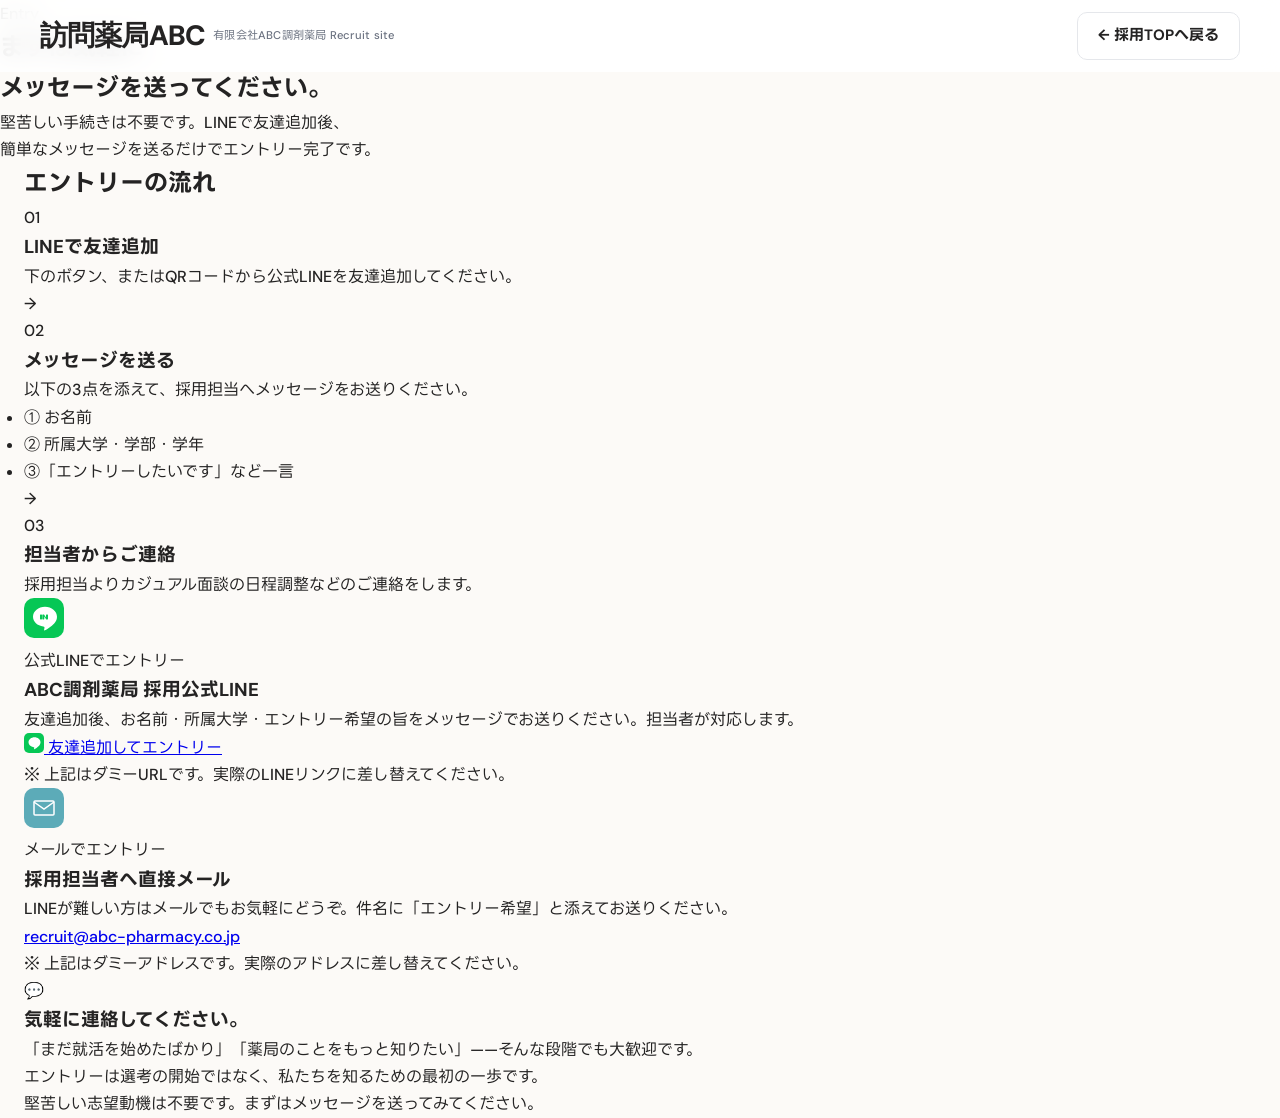
==== entry.html @ c34a3a5a "Create entry.html" ====
<!DOCTYPE html>
<html lang="ja">
<head>
  <meta charset="UTF-8">
  <meta name="viewport" content="width=device-width, initial-scale=1.0">
  <title>エントリー | ABC調剤薬局</title>
  <link rel="stylesheet" href="style.css">
  <link rel="stylesheet" href="entry.css">
  <link rel="preconnect" href="https://fonts.googleapis.com">
  <link rel="preconnect" href="https://fonts.gstatic.com" crossorigin>
  <link href="https://fonts.googleapis.com/css2?family=DM+Sans:ital,wght@0,400;0,500;0,600;0,700;0,800;0,900&family=LINE+Seed+JP:wght@400;500;700;900&display=swap" rel="stylesheet">
</head>
<body class="entry-page">

  <!-- ヘッダー -->
  <header class="header">
    <div class="header-inner">
      <div class="header-logo-wrap">
        <a href="index.html" class="header-logo">訪問薬局ABC</a>
        <span class="header-logo-sub">有限会社ABC調剤薬局 Recruit site</span>
      </div>
      <nav class="header-nav">
        <a href="index.html" class="btn btn-header btn-outline">← 採用TOPへ戻る</a>
      </nav>
    </div>
  </header>

  <main class="entry-main">

    <!-- ヒーロー -->
    <section class="entry-hero">
      <div class="entry-hero-inner">
        <p class="entry-hero-eyebrow">Entry</p>
        <h1 class="entry-hero-title">まずは気軽に<br>メッセージを送ってください。</h1>
        <p class="entry-hero-sub">堅苦しい手続きは不要です。LINEで友達追加後、<br class="pc-only">簡単なメッセージを送るだけでエントリー完了です。</p>
      </div>
    </section>

    <!-- メインコンテンツ -->
    <section class="entry-content">
      <div class="container">

        <!-- STEPカード -->
        <div class="entry-steps">
          <h2 class="entry-steps-title">エントリーの流れ</h2>
          <div class="entry-steps-grid">
            <div class="entry-step-card">
              <span class="entry-step-num">01</span>
              <div class="entry-step-body">
                <h3 class="entry-step-title">LINEで友達追加</h3>
                <p class="entry-step-text">下のボタン、またはQRコードから公式LINEを友達追加してください。</p>
              </div>
            </div>
            <div class="entry-step-arrow">→</div>
            <div class="entry-step-card">
              <span class="entry-step-num">02</span>
              <div class="entry-step-body">
                <h3 class="entry-step-title">メッセージを送る</h3>
                <p class="entry-step-text">以下の3点を添えて、採用担当へメッセージをお送りください。</p>
                <ul class="entry-step-list">
                  <li>① お名前</li>
                  <li>② 所属大学・学部・学年</li>
                  <li>③「エントリーしたいです」など一言</li>
                </ul>
              </div>
            </div>
            <div class="entry-step-arrow">→</div>
            <div class="entry-step-card">
              <span class="entry-step-num">03</span>
              <div class="entry-step-body">
                <h3 class="entry-step-title">担当者からご連絡</h3>
                <p class="entry-step-text">採用担当よりカジュアル面談の日程調整などのご連絡をします。</p>
              </div>
            </div>
          </div>
        </div>

        <!-- CTAブロック -->
        <div class="entry-cta-block">

          <!-- LINE -->
          <div class="entry-cta-card entry-cta-card--line">
            <div class="entry-cta-card-icon">
              <!-- LINE icon SVG -->
              <svg width="40" height="40" viewBox="0 0 40 40" fill="none" xmlns="http://www.w3.org/2000/svg">
                <rect width="40" height="40" rx="10" fill="#06C755"/>
                <path d="M33 18.7C33 13.2 27.6 8.7 21 8.7C14.4 8.7 9 13.2 9 18.7C9 23.6 13.4 27.7 19.3 28.5C19.7 28.6 20.3 28.8 20.4 29.1C20.5 29.4 20.5 29.9 20.4 30.2L20.1 31.7C20 32 19.8 32.8 21 32.3C22.2 31.8 27.7 28.3 30.2 25.5C31.9 23.6 33 21.3 33 18.7Z" fill="white"/>
                <path d="M17.5 16.5H16.5C16.2 16.5 16 16.7 16 17V21C16 21.3 16.2 21.5 16.5 21.5H17.5C17.8 21.5 18 21.3 18 21V17C18 16.7 17.8 16.5 17.5 16.5Z" fill="#06C755"/>
                <path d="M23.5 16.5H22.5C22.2 16.5 22 16.7 22 17V19.4L20.2 16.7C20.1 16.6 20 16.5 19.8 16.5H18.8C18.5 16.5 18.3 16.7 18.3 17V21C18.3 21.3 18.5 21.5 18.8 21.5H19.8C20.1 21.5 20.3 21.3 20.3 21V18.6L22.1 21.3C22.2 21.4 22.3 21.5 22.5 21.5H23.5C23.8 21.5 24 21.3 24 21V17C24 16.7 23.8 16.5 23.5 16.5Z" fill="#06C755"/>
              </svg>
            </div>
            <div class="entry-cta-card-body">
              <p class="entry-cta-card-label">公式LINEでエントリー</p>
              <h3 class="entry-cta-card-title">ABC調剤薬局 採用公式LINE</h3>
              <p class="entry-cta-card-text">友達追加後、お名前・所属大学・エントリー希望の旨をメッセージでお送りください。担当者が対応します。</p>
              <a href="https://lin.ee/xxxxxxx" target="_blank" rel="noopener noreferrer" class="entry-line-btn">
                <svg width="20" height="20" viewBox="0 0 20 20" fill="none"><rect width="20" height="20" rx="5" fill="#06C755"/><path d="M16.5 9.35C16.5 6.6 13.8 4.35 10.5 4.35C7.2 4.35 4.5 6.6 4.5 9.35C4.5 11.8 6.7 13.85 9.65 14.25C9.85 14.3 10.15 14.4 10.2 14.55C10.25 14.7 10.25 14.95 10.2 15.1L10.05 15.85C10 16 9.9 16.4 10.5 16.15C11.1 15.9 13.85 14.15 15.1 12.75C15.95 11.8 16.5 10.65 16.5 9.35Z" fill="white"/></svg>
                友達追加してエントリー
              </a>
              <p class="entry-cta-card-note">※ 上記はダミーURLです。実際のLINEリンクに差し替えてください。</p>
            </div>
          </div>

          <!-- メール -->
          <div class="entry-cta-card entry-cta-card--mail">
            <div class="entry-cta-card-icon">
              <svg width="40" height="40" viewBox="0 0 40 40" fill="none" xmlns="http://www.w3.org/2000/svg">
                <rect width="40" height="40" rx="10" fill="#5cabb8"/>
                <path d="M10 14C10 13.4 10.4 13 11 13H29C29.6 13 30 13.4 30 14V26C30 26.6 29.6 27 29 27H11C10.4 27 10 26.6 10 26V14Z" stroke="white" stroke-width="1.5" fill="none"/>
                <path d="M10 14L20 21L30 14" stroke="white" stroke-width="1.5" fill="none"/>
              </svg>
            </div>
            <div class="entry-cta-card-body">
              <p class="entry-cta-card-label">メールでエントリー</p>
              <h3 class="entry-cta-card-title">採用担当者へ直接メール</h3>
              <p class="entry-cta-card-text">LINEが難しい方はメールでもお気軽にどうぞ。件名に「エントリー希望」と添えてお送りください。</p>
              <a href="mailto:recruit@abc-pharmacy.co.jp" class="entry-mail-btn">
                recruit@abc-pharmacy.co.jp
              </a>
              <p class="entry-cta-card-note">※ 上記はダミーアドレスです。実際のアドレスに差し替えてください。</p>
            </div>
          </div>

        </div>

        <!-- 安心メッセージ -->
        <div class="entry-reassure">
          <p class="entry-reassure-icon">💬</p>
          <h3 class="entry-reassure-title">気軽に連絡してください。</h3>
          <p class="entry-reassure-text">
            「まだ就活を始めたばかり」「薬局のことをもっと知りたい」——そんな段階でも大歓迎です。<br>
            エントリーは選考の開始ではなく、私たちを知るための最初の一歩です。<br>
            堅苦しい志望動機は不要です。まずはメッセージを送ってみてください。
          </p>
        </div>

      </div>
    </section>
  </main>

</body>
</html>
---- style.css ----
/* ========================================
   スタートアップ採用LP - PCファースト
   PCデザイン固定・レスポンシブ最適化
   ======================================== */

:root {
  /* ブルーベースのカラーパレット */
  --blue-primary: #004fa2;
  --blue-dark: #003d7a;
  --blue-light: #1a6fc4;
  --blue-bg: #e8f0fa;
  --blue-muted: #7eb8e8;
  
  /* ニュートラル */
  --near-black: #242323;
  --white: #FCFAF7;
  --gray-50: #f9fafb;
  --gray-100: #f3f4f6;
  --gray-200: #e5e7eb;
  --gray-500: #6b7280;
  
  /* タイポグラフィ */
  --font-sans: 'DM Sans', 'LINE Seed JP', -apple-system, BlinkMacSystemFont, sans-serif;
  --font-en: 'DM Sans', sans-serif;
  --font-ja: 'LINE Seed JP', sans-serif;
  
  /* スペーシング（PC） */
  --section-padding: 6rem 0.75rem;
  --container-max: 1400px;

  /* 角丸・シャドウ */
  --radius: 20px;
  --radius-sm: 10px;
  --shadow: none;
}

*,
*::before,
*::after {
  box-sizing: border-box;
  margin: 0;
  padding: 0;
}

html {
  scroll-behavior: smooth;
  overflow-x: hidden;
}

section[id] {
  scroll-margin-top: 72px;
}

body {
  font-family: var(--font-sans);
  font-weight: 500;
  color: var(--near-black);
  line-height: 1.7;
  background: var(--white);
  -webkit-font-smoothing: antialiased;
  overflow-x: hidden;
}

/* ========================================
   ヘッダー（追従）
   ======================================== */
.header {
  position: fixed;
  top: 0;
  left: 0;
  right: 0;
  z-index: 100;
  background: rgba(255, 255, 255, 0.9);
  backdrop-filter: blur(12px);
  -webkit-backdrop-filter: blur(12px);
  box-shadow: none;
}

.header-inner {
  display: flex;
  align-items: center;
  justify-content: space-between;
  min-height: 72px;
  padding: 0.75rem 2.5rem;
  max-width: 1600px;
  margin-left: auto;
  margin-right: auto;
}

.header-logo-wrap {
  display: flex;
  align-items: center;
  gap: 0.5rem;
}

.header-logo {
  font-family: var(--font-en);
  font-size: 1.75rem;
  font-weight: 800;
  color: var(--near-black);
  text-decoration: none;
  letter-spacing: -0.03em;
  text-transform: uppercase;
}

.header-logo-sub {
  font-size: 0.7rem;
  font-weight: 500;
  color: var(--gray-500);
  letter-spacing: 0.02em;
}

.header-nav {
  display: flex;
  align-items: center;
  gap: 1rem;
}

.btn-header {
  min-width: auto;
  padding: 0.375rem 0.75rem;
  font-size: 0.8125rem;
  font-weight: 600;
  border-radius: var(--radius-sm);
}

.btn-header.btn-outline {
  background: transparent;
  color: var(--near-black);
  border: 1px solid var(--gray-200);
}

.btn-header.btn-outline:hover {
  background: var(--gray-50);
  color: var(--near-black);
}

.btn-header.btn-primary {
  border-width: 1px;
}

/* スマホ用 下部固定CTA（PCでは非表示） */
.bottom-cta {
  display: none;
}

/* ========================================
   ① ファーストビュー
   ======================================== */
.hero {
  position: relative;
  width: 100%;
  overflow: hidden;
}

.hero-img-wrap {
  position: relative;
  width: 100%;
  aspect-ratio: 16 / 9;
  min-height: 85vh;
  background: linear-gradient(135deg, var(--blue-bg) 0%, var(--blue-muted) 100%);
}

.hero-img-wrap .hero-img {
  width: 100%;
  height: 100%;
  object-fit: cover;
  display: block;
}

.hero-overlay {
  position: absolute;
  inset: 0;
  background: none;
}

.hero-content {
  position: absolute;
  z-index: 1;
  bottom: 0;
  left: 0;
  max-width: 60%;
  padding: 2rem 3rem 1.5rem;
  text-align: left;
}

.hero-content-bottom-left {
  bottom: 0;
  left: 0;
  text-align: left;
}

.hero-content .hero-catch {
  color: var(--white);
  text-shadow: none;
}

.hero-content-bottom-left .hero-cta {
  align-items: flex-start;
}

.hero-catch {
  font-size: clamp(2.5rem, 5.5vw, 92px);
  font-weight: 900;
  line-height: 1.2;
  color: var(--near-black);
  letter-spacing: -0.02em;
  margin-bottom: 1.5rem;
  display: flex;
  flex-direction: column;
  gap: 0.5rem;
  align-items: flex-start;
}

.hero-catch-bg {
  background: none;
  color: #fff;
  padding: 0;
  display: inline-block;
}

.hero-cta {
  display: flex;
  flex-direction: row;
  gap: 1rem;
  align-items: flex-start;
}

/* ボタン */
.btn {
  display: inline-block;
  padding: 0.625rem 1.25rem;
  font-family: var(--font-sans);
  font-size: 0.9375rem;
  font-weight: 700;
  text-decoration: none;
  border-radius: var(--radius-sm);
  transition: all 0.2s ease;
  min-width: 140px;
  text-align: center;
}

.btn-primary {
  background: #5cabb8;
  color: var(--white);
  border: 2px solid #5cabb8;
}

.btn-primary:hover {
  background: #4a92a0;
  border-color: #4a92a0;
  transform: translateY(-2px);
}

.btn-secondary {
  background: transparent;
  color: var(--blue-primary);
  border: 2px solid var(--blue-primary);
}

.btn-secondary:hover {
  background: var(--blue-bg);
  transform: translateY(-2px);
}

.btn-large {
  padding: 0.75rem 1.5rem;
  font-size: 1rem;
}

/* ========================================
   共通：コンテナ・セクションタイトル
   ======================================== */
.container {
  width: 100%;
  max-width: var(--container-max);
  margin-left: auto;
  margin-right: auto;
  padding: 0 1.5rem;
}

.section-title {
  font-size: clamp(2rem, 5vw, 3rem);
  font-weight: 900;
  color: var(--near-black);
  text-align: center;
  margin: 0 0 3rem 0;
  padding: 0;
  letter-spacing: -0.02em;
  display: flex;
  flex-direction: column;
  gap: 0;
  line-height: 1;
}

.section-title-en {
  font-family: var(--font-en);
  font-size: clamp(2.25rem, 5.5vw, 3.25rem);
  text-transform: uppercase;
  letter-spacing: 0.02em;
  line-height: 1;
  margin: 0;
  padding: 0;
}

.section-title-ja {
  font-size: 1.2rem;
  font-weight: 700;
  color: var(--near-black);
  letter-spacing: 0;
  line-height: 1;
  margin: 0;
  margin-top: 0.5rem;
  padding: 0.25rem 0 0 0;
}

/* ========================================
   メッセージセクション（白背景・黒文字）
   ======================================== */
.message-section {
  padding: var(--section-padding);
  background: var(--white);
  color: var(--near-black);
}

.message-section .message-heading,
.message-section .message-text {
  color: var(--near-black);
}

.message-section .container {
  max-width: 1400px;
}

.message-grid {
  display: grid;
  grid-template-columns: 1fr 1fr;
  gap: 4rem;
  align-items: center;
}

.message-visual {
  aspect-ratio: 1;
  border-radius: var(--radius);
  box-shadow: var(--shadow);
  overflow: hidden;
}

.message-visual img {
  width: 100%;
  height: 100%;
  object-fit: cover;
  display: block;
}

.message-content {
  display: flex;
  flex-direction: column;
  align-items: flex-start;
  gap: 1.25rem;
}

.message-heading {
  font-size: 40px;
  font-weight: 700;
  color: inherit;
  margin: 0;
  letter-spacing: -0.02em;
  line-height: 1.6;
}

.message-text {
  font-size: 21px;
  font-weight: 600;
  color: inherit;
  line-height: 2.1;
  text-align: left;
}


/* ========================================
   ② なぜこの事業をやるのか（Purpose）
   ======================================== */
.purpose {
  padding: var(--section-padding);
  background: #5cabb8;
  color: #fff;
  border-radius: 60px 60px 0 0;
  overflow: hidden;
}

.purpose .section-title,
.purpose .section-title-en,
.purpose .section-title-ja,
.purpose .purpose-block h3,
.purpose .purpose-block p {
  color: #fff;
}

.purpose .placeholder-img {
  background: rgba(255, 255, 255, 0.2);
  color: #fff;
}

.purpose-grid {
  display: grid;
  grid-template-columns: 1fr 1fr;
  gap: 3rem;
  align-items: stretch;
}

.purpose-content {
  display: flex;
  flex-direction: column;
  gap: 2rem;
}

.purpose-block h3 {
  font-family: var(--font-sans);
  font-size: 1.7rem;
  font-weight: 900;
  text-transform: uppercase;
  color: inherit;
  margin: 0;
}

.purpose-block p {
  font-size: 1rem;
  color: inherit;
  line-height: 1.8;
  font-weight: 600;
}

.purpose-visual {
  order: 0;
  display: flex;
  min-height: 0;
}

.purpose-img {
  width: 100%;
  height: 100%;
  object-fit: cover;
  border-radius: var(--radius);
  display: block;
}

.placeholder-img.placeholder-purpose {
  aspect-ratio: unset;
  flex: 1;
  min-height: 200px;
  width: 100%;
}

.placeholder-img {
  aspect-ratio: 16 / 10;
  background: var(--gray-100);
  border-radius: var(--radius);
  box-shadow: var(--shadow);
  display: flex;
  align-items: center;
  justify-content: center;
  color: var(--near-black);
  font-size: 0.875rem;
}

/* ========================================
   ③ 事業の現在地とこれから（Growth）
   ======================================== */
.growth {
  padding: var(--section-padding);
  background: var(--white);
  color: var(--near-black);
  border-radius: 60px 60px 0 0;
  overflow: hidden;
}

.growth .section-title,
.growth .section-title-en,
.growth .section-title-ja {
  color: var(--near-black);
}

.growth .growth-label {
  color: var(--near-black);
}

.growth .growth-number {
  color: #5cabb8;
}

.growth .timeline-year,
.growth .timeline-content h4,
.growth .timeline-content p {
  color: var(--near-black);
}

.growth .timeline-track::before {
  background: #5cabb8;
}

.growth .timeline-item::before {
  background: #5cabb8;
}

.growth .timeline-now {
  background: #5cabb8;
  color: #fff;
}

.growth-cards {
  display: grid;
  grid-template-columns: repeat(3, 1fr);
  gap: 1rem;
  margin-bottom: 0;
}

.growth-card {
  background: var(--white);
  padding: 1.5rem;
  border-radius: var(--radius);
  text-align: center;
  box-shadow: var(--shadow);
}

.growth-label {
  font-size: 1rem;
  color: #333;
  margin-bottom: 0.25rem;
  font-weight: 600;
}

.growth-number {
  display: block;
  font-size: 2.5rem;
  font-weight: 900;
  color: #5cabb8;
}

.timeline-track {
  display: flex;
  align-items: flex-start;
  gap: 0;
  position: relative;
}

.timeline-track::before {
  content: '';
  position: absolute;
  top: 7px;
  left: 0;
  right: 0;
  height: 3px;
  background: var(--blue-primary);
  z-index: 0;
}

.timeline-item {
  flex: 1;
  display: flex;
  flex-direction: column;
  align-items: center;
  text-align: center;
  position: relative;
  z-index: 1;
  padding: 0 0.5rem;
}

.timeline-item::before {
  content: '';
  width: 16px;
  height: 16px;
  background: var(--blue-primary);
  border-radius: 50%;
  flex-shrink: 0;
  margin-bottom: 0.75rem;
}

.timeline-year {
  font-size: 1.125rem;
  font-weight: 900;
  color: inherit;
  margin-bottom: 0.5rem;
}

.timeline-content-header {
  display: flex;
  align-items: center;
  justify-content: center;
  gap: 0.5rem;
  margin-bottom: 0.25rem;
}

.timeline-now {
  font-size: 0.6875rem;
  font-weight: 700;
  background: var(--blue-primary);
  color: var(--white);
  padding: 0.125rem 0.5rem;
  border-radius: 8px;
  flex-shrink: 0;
}

.timeline-item-current::before {
  transform: scale(1.15);
}

.timeline-content h4 {
  font-size: 1.25rem;
  font-weight: 700;
  margin: 0;
  color: inherit;
}

.timeline-content p {
  font-size: 1rem;
  color: inherit;
  line-height: 1.5;
}

/* ========================================
   ④ 働く環境とポジション（Culture）
   ======================================== */
.environment {
  padding: var(--section-padding);
  background: #5cabb8;
  color: #fff;
  border-radius: 60px 60px 0 0;
  overflow: hidden;
}

.environment .section-title,
.environment .section-title-en,
.environment .section-title-ja {
  color: #fff;
}

.environment .culture-card-title {
  color: var(--near-black);
}

.environment .culture-card {
  background: var(--white);
  color: var(--near-black);
  border: 2px solid #5cabb8;
  border-left: none;
}

.environment .culture-card li,
.environment .culture-card p {
  color: var(--near-black);
}

.culture-grid {
  display: grid;
  grid-template-columns: repeat(6, 1fr);
  gap: 1.25rem;
  margin-bottom: 3rem;
}

.culture-card {
  padding: 1.5rem;
  border-radius: 16px;
  box-shadow: var(--shadow);
}

.culture-card--large {
  grid-column: span 3;
  min-height: 160px;
}

.culture-card--small {
  grid-column: span 2;
}

.culture-card-title {
  font-size: 1.25rem;
  font-weight: 900;
  margin-bottom: 0.75rem;
}

.culture-card ul {
  list-style: none;
}

.culture-card li {
  padding: 0.25rem 0;
  position: relative;
  padding-left: 1rem;
  font-weight: 600;
}

.culture-card li::before {
  content: '・';
  position: absolute;
  left: 0;
}

.culture-card p {
  font-size: 0.9375rem;
  line-height: 1.7;
  margin: 0;
  font-weight: 600;
}

/* ========================================
   ⑤ 求人票セクション（アコーディオン）
   ======================================== */
.job-posting {
  padding: var(--section-padding);
  background: var(--gray-50);
  border-radius: 60px 60px 0 0;
  overflow: hidden;
}

.job-accordion-header:hover {
  background: var(--gray-50);
}

.job-accordion {
  display: flex;
  flex-direction: column;
  gap: 1rem;
  max-width: 1000px;
  margin: 0 auto;
}

.job-accordion-item {
  background: #f1f3f2;
  border-radius: var(--radius);
  box-shadow: var(--shadow);
  overflow: hidden;
}

.job-accordion-item[open] {
  box-shadow: none;
}

.job-accordion-header {
  display: flex;
  align-items: center;
  justify-content: space-between;
  gap: 0.75rem;
  padding: 1.25rem 1.5rem;
  cursor: pointer;
  list-style: none;
  font-weight: 700;
  color: var(--near-black);
  transition: background 0.2s ease;
}

.job-accordion-header::-webkit-details-marker {
  display: none;
}

.job-accordion-header-left {
  display: flex;
  align-items: center;
  gap: 0.75rem;
  flex: 1;
  min-width: 0;
  text-align: left;
}

.job-accordion-tag {
  font-size: 0.625rem;
  font-weight: 700;
  background: #5cabb8;
  color: #fff;
  padding: 0.25rem 0.5rem;
  border-radius: 9999px;
  flex-shrink: 0;
  width: fit-content;
}

.job-accordion-title {
  font-size: 1.125rem;
  text-align: left;
}

.job-accordion-icon {
  width: 24px;
  height: 24px;
  flex-shrink: 0;
  display: flex;
  align-items: center;
  justify-content: center;
  transition: transform 0.25s ease;
}

.job-accordion-icon::before {
  content: '';
  width: 8px;
  height: 8px;
  border-right: 2px solid var(--near-black);
  border-bottom: 2px solid var(--near-black);
  transform: rotate(45deg);
  margin-top: -2px;
}

.job-accordion-item[open] .job-accordion-icon {
  transform: rotate(180deg);
}

.job-accordion-body {
  padding: 0 1.5rem 1.5rem;
  border-top: 1px solid var(--gray-100);
}

.job-accordion-item[open] .job-accordion-body {
  padding-top: 1.5rem;
}

.job-detail {
  margin-bottom: 1.25rem;
}

.job-accordion .job-detail:last-of-type {
  margin-bottom: 0;
}

.job-detail h4 {
  font-size: 1rem;
  font-weight: 700;
  color: var(--near-black);
  margin-bottom: 0.75rem;
}

.job-detail ul {
  list-style: none;
}

.job-detail li {
  padding: 0.25rem 0;
  padding-left: 1.25rem;
  position: relative;
  font-size: 0.9375rem;
  color: var(--near-black);
}

.job-detail li::before {
  content: '・';
  position: absolute;
  left: 0;
  color: var(--blue-primary);
}

.job-meta {
  display: grid;
  grid-template-columns: repeat(2, 1fr);
  gap: 1rem;
  margin-top: 1.5rem;
  padding-top: 1.5rem;
  border-top: 1px solid var(--gray-200);
}

.job-meta-item {
  display: flex;
  flex-direction: column;
  gap: 0.25rem;
}

.meta-label {
  font-size: 0.75rem;
  font-weight: 700;
  color: var(--near-black);
  text-transform: uppercase;
  letter-spacing: 0.05em;
}

.meta-value {
  font-size: 0.9375rem;
  font-weight: 500;
  color: var(--near-black);
}

/* ========================================
   ⑥ 最後のCTA
   ======================================== */
.final-cta {
  position: relative;
  padding: 5rem 1.5rem;
  text-align: center;
  overflow: hidden;
}

.final-cta-bg {
  position: absolute;
  inset: 0;
  background-image: var(--cta-bg-image, url('https://images.unsplash.com/photo-1522071820081-009f0129c71c?w=1920'));
  background-size: cover;
  background-position: center;
  filter: grayscale(100%);
}

.final-cta-overlay {
  position: absolute;
  inset: 0;
  background:#00000090;
}

.final-cta-content {
  position: relative;
  z-index: 1;
}

.final-cta-message {
  font-size: clamp(1.75rem, 4vw, 2.5rem);
  font-weight: 900;
  color: var(--white);
  margin-bottom: 0.75rem;
  letter-spacing: -0.02em;
}

.final-cta-sub {
  font-size: 1rem;
  color: rgba(255,255,255,0.9);
  margin-bottom: 2rem;
}

.final-cta .btn-primary {
  background: #5cabb8;
  color: var(--white);
  border-color: #5cabb8;
}

.final-cta .btn-primary:hover {
  background: #4a92a0;
  border-color: #4a92a0;
}

/* ========================================
   フッター
   ======================================== */
.footer {
  padding: 3rem 1.5rem 2.5rem;
  background: var(--near-black);
  border-top: 1px solid rgba(255, 255, 255, 0.15);
}

.footer-inner {
  display: flex;
  flex-direction: row;
  align-items: flex-start;
  gap: 3rem;
  margin-bottom: 2rem;
  padding-bottom: 2rem;
  border-bottom: 1px solid rgba(255, 255, 255, 0.15);
}

.footer-logo a {
  font-family: var(--font-en);
  font-size: 1.5rem;
  font-weight: 800;
  color: var(--white);
  text-decoration: none;
  letter-spacing: -0.03em;
  text-transform: uppercase;
}

.footer-overview-text {
  font-size: 0.8125rem;
  color: rgba(255, 255, 255, 0.7);
  line-height: 1.8;
  margin: 0;
}

.footer-template {
  text-align: center;
  max-width: 560px;
  margin: 0 auto;
}

.footer-template-text {
  font-size: 0.6875rem;
  color: rgba(255, 255, 255, 0.75);
  line-height: 1.8;
  margin: 0 0 1rem;
}

.footer-template-link {
  color: rgba(255, 255, 255, 0.85);
  text-decoration: underline;
}

.footer-template-link:hover {
  color: var(--white);
}

.footer-cta-btn {
  display: inline-block;
  padding: 0.5rem 1.25rem;
  font-size: 0.625rem;
  font-weight: 600;
  color: rgba(255, 255, 255, 0.85);
  text-decoration: none;
  border: 1px solid rgba(255, 255, 255, 0.4);
  border-radius: var(--radius-sm);
  background: transparent;
  margin-bottom: 1.25rem;
  transition: color 0.2s, border-color 0.2s, background 0.2s;
}

.footer-cta-btn:hover {
  color: var(--white);
  border-color: rgba(255, 255, 255, 0.6);
  background: rgba(255, 255, 255, 0.06);
}

.footer-copy {
  font-size: 0.625rem;
  color: rgba(255, 255, 255, 0.6);
  margin: 0;
}

/* ========================================
   レスポンシブ最適化（タブレット以下）
   ======================================== */
@media (max-width: 1023px) {
  :root {
    --section-padding: 5rem 0.75rem;
  }

  .growth-cards {
    grid-template-columns: repeat(2, 1fr);
  }

  .culture-grid {
    grid-template-columns: repeat(2, 1fr);
  }

  .culture-card--large,
  .culture-card--small {
    grid-column: span 2;
  }
}

@media (max-width: 767px) {
  :root {
    --section-padding: 2.5rem 0.75rem;
  }

  .purpose,
  .environment {
    border-radius: 30px 30px 0 0;
  }

  .header-inner {
    padding: 0.75rem 1.5rem;
  }

  .header-logo {
    font-size: 1.125rem;
  }

  .header-logo-sub {
    display: none;
  }

  .header-nav {
    gap: 0.5rem;
  }

  .btn-header {
    font-size: 0.6875rem;
    padding: 0.25rem 0.5rem;
    min-width: auto;
  }

  .bottom-cta {
    display: flex;
    position: fixed;
    bottom: 0;
    left: 0;
    right: 0;
    z-index: 90;
    padding: 0;
    padding-bottom: max(0, env(safe-area-inset-bottom));
    gap: 0;
    box-shadow: 0 -2px 12px rgba(0, 0, 0, 0.1);
  }

  .bottom-cta-btn {
    flex: 1;
    display: flex;
    align-items: center;
    justify-content: center;
    padding: 0.875rem 1rem;
    font-size: 0.875rem;
    font-weight: 600;
    text-decoration: none;
    border: none;
    border-radius: 0;
    transition: background 0.2s, opacity 0.2s;
  }

  .bottom-cta-entry {
    background: #5cabb8;
    color: #fff;
  }

  .bottom-cta-entry:hover,
  .bottom-cta-entry:active {
    background: #4a92a0;
  }

  .bottom-cta-casual {
    background: #1a1a1a;
    color: #fff;
  }

  .bottom-cta-casual:hover,
  .bottom-cta-casual:active {
    background: #333;
  }

  body {
    padding-bottom: 80px;
    padding-bottom: calc(72px + env(safe-area-inset-bottom));
  }

  .hero {
    display: flex;
    flex-direction: column;
    padding-top: 80px;
    gap: 1.5rem;
  }

  .hero-img-wrap {
    order: 1;
    margin-top: 1.25rem;
    aspect-ratio: 3 / 2.8;
    min-height: 55vh;
    width: 100%;
    margin-left: 1rem;
  }

  .hero-content {
    position: static;
    order: 2;
    padding: 0 0 0 1.5rem;
    max-width: 100%;
  }

  .hero-catch {
    font-size: 1.75rem;
    margin-bottom: 0;
    color: #1d2923;
    gap: 0.25rem;
  }

  .hero-cta {
    flex-direction: column;
    align-items: flex-start;
  }

  .section-title {
    margin: 0 0 2rem 0;
  }

  .section-title-en {
    font-size: 1.75rem;
  }

  .section-title-ja {
    font-size: 0.8125rem;
  }

  .message-heading {
    font-size: 20px;
  }

  .message-content {
    max-width: 100%;
    min-width: 0;
  }

  .message-text {
    font-size: 1rem;
    white-space: normal;
    max-width: 100%;
    overflow-wrap: break-word;
  }

  .message-visual img {
    object-fit: contain;
  }

  .purpose-block h3 {
    font-size: 1.25rem;
  }

  .purpose-block p {
    font-size: 0.8rem;
  }

  .purpose-grid {
    grid-template-columns: 1fr;
    gap: 1rem;
  }

  .purpose-content {
    display: flex;
    flex-direction: column;
    gap: 1rem;
  }

  .growth-label {
    font-size: 0.8125rem;
  }

  .growth-number {
    font-size: 1.2rem;
  }

  .timeline-year {
    font-size: 1rem;
  }

  .timeline-content h4 {
    font-size: 1.125rem;
  }

  .timeline-content p {
    font-size: 0.9375rem;
  }

  .culture-card-title {
    font-size: 0.875rem;
  }

  .culture-card li {
    font-size: 0.875rem;
  }

  .culture-card p {
    font-size: 0.875rem;
  }

  .job-accordion-title {
    font-size: 1rem;
  }

  .job-detail h4 {
    font-size: 0.9375rem;
  }

  .job-detail li {
    font-size: 0.875rem;
  }

  .meta-value {
    font-size: 0.875rem;
  }

  .final-cta-message {
    font-size: 1.5rem;
  }

  .final-cta-sub {
    font-size: 0.9375rem;
  }

  .btn-large {
    font-size: 0.9375rem;
    padding: 0.625rem 1.25rem;
  }

  .message-section {
    margin-top: 3rem;
    background: #fff;
    border-radius: 30px 30px 0 0;
    overflow: hidden;
  }

  .message-grid {
    grid-template-columns: 1fr;
    gap: 2rem;
  }

  .message-visual {
    aspect-ratio: 4 / 3;
    margin: 0 auto;
    max-width: 100%;
  }

  .purpose-visual {
    order: -1;
  }

  .growth-cards {
    grid-template-columns: repeat(3, 1fr);
    padding-bottom: 2rem;
  }

  .growth-card {
    background: var(--white);
    padding: 1rem;
    border: 1px solid rgba(0, 0, 0, 0.12);
  }

  .culture-grid {
    grid-template-columns: 1fr;
  }

  .culture-card--large,
  .culture-card--small {
    grid-column: span 1;
  }

  .job-meta {
    grid-template-columns: 1fr;
  }

  .footer-inner {
    flex-direction: column;
    gap: 1.5rem;
  }

  .footer-logo a {
    font-size: 1.25rem;
  }

  .footer-overview-text {
    font-size: 0.75rem;
  }

  .container {
    padding: 0 0.75rem;
  }

  .timeline-track {
    flex-direction: column;
    gap: 1.5rem;
    align-items: flex-start;
  }

  .timeline-track::before {
    top: 0;
    bottom: 0;
    left: 7px;
    right: auto;
    width: 3px;
    height: 100%;
  }

  .timeline-item {
    flex: none;
    flex-direction: row;
    align-items: flex-start;
    text-align: left;
    gap: 1rem;
    width: 100%;
    padding: 0;
  }

  .timeline-item::before {
    margin-bottom: 0;
    flex-shrink: 0;
  }

  .timeline-content-header {
    flex-direction: column;
    align-items: flex-start;
    justify-content: flex-start;
    gap: 0.25rem;
  }

  .timeline-content {
    flex: 1;
    min-width: 0;
  }

  .job-accordion-header {
    min-height: 48px;
    padding: 1rem 1.25rem;
  }

  .hero-img-wrap {
    aspect-ratio: 3 / 2.8;
    min-height: 55vh;
    width: 92%;
    margin-left: auto;
    border-radius: 30px 0 0 30px;
    overflow: hidden;
  }

  .hero-img-wrap .hero-img {
    object-position: left center;
  }

  .hero-content .hero-catch,
  .hero-content .hero-catch-bg {
    color: #1d2923;
  }
}

/* 極小SP（375px以下） */
@media (max-width: 375px) {
  .header-inner {
    padding: 0.5rem 1rem;
  }

  .hero-content {
    padding: 0 0 0 1rem;
  }

  .hero-catch {
    font-size: 1.75rem;
  }

  .section-title-en {
    font-size: 1.5rem;
  }

  .container {
    padding: 0 0.5rem;
  }
}
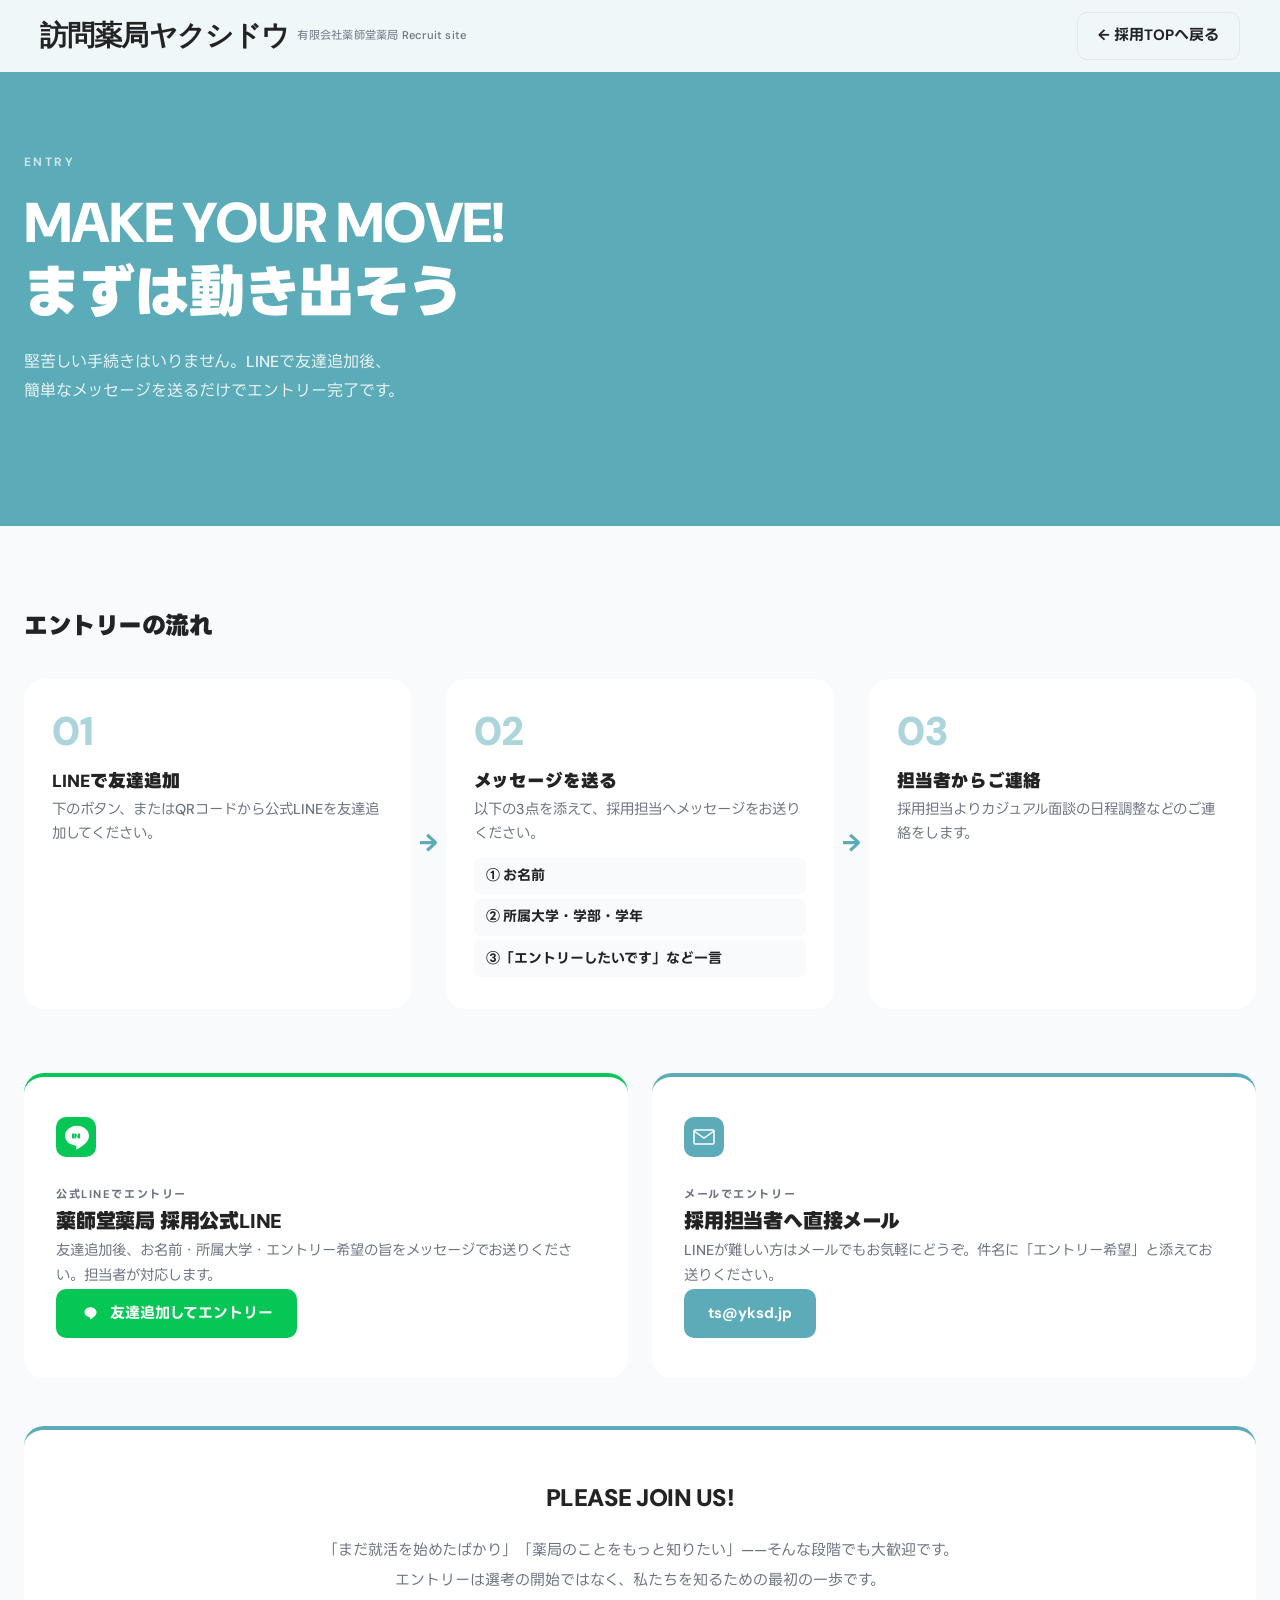
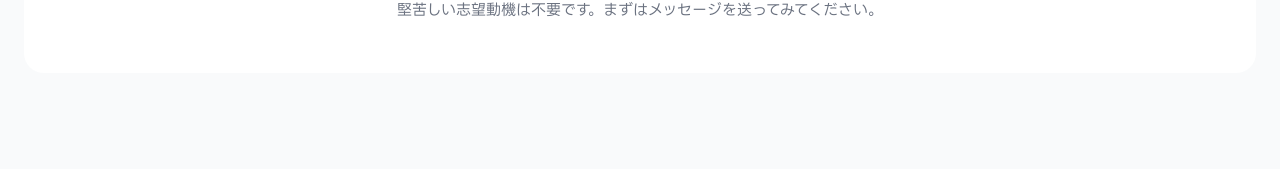
==== commit 2dd4e8cc: "Update entry.html" ====
--- a/entry.html
+++ b/entry.html
@@ -3,7 +3,7 @@
 <head>
   <meta charset="UTF-8">
   <meta name="viewport" content="width=device-width, initial-scale=1.0">
-  <title>エントリー | ABC調剤薬局</title>
+  <title>エントリー | 有限会社薬師堂薬局</title>
   <link rel="stylesheet" href="style.css">
   <link rel="stylesheet" href="entry.css">
   <link rel="preconnect" href="https://fonts.googleapis.com">
@@ -16,8 +16,8 @@
   <header class="header">
     <div class="header-inner">
       <div class="header-logo-wrap">
-        <a href="index.html" class="header-logo">訪問薬局ABC</a>
-        <span class="header-logo-sub">有限会社ABC調剤薬局 Recruit site</span>
+        <a href="index.html" class="header-logo">訪問薬局ヤクシドウ</a>
+        <span class="header-logo-sub">有限会社薬師堂薬局 Recruit site</span>
       </div>
       <nav class="header-nav">
         <a href="index.html" class="btn btn-header btn-outline">← 採用TOPへ戻る</a>
@@ -31,8 +31,8 @@
     <section class="entry-hero">
       <div class="entry-hero-inner">
         <p class="entry-hero-eyebrow">Entry</p>
-        <h1 class="entry-hero-title">まずは気軽に<br>メッセージを送ってください。</h1>
-        <p class="entry-hero-sub">堅苦しい手続きは不要です。LINEで友達追加後、<br class="pc-only">簡単なメッセージを送るだけでエントリー完了です。</p>
+        <h1 class="entry-hero-title">MAKE YOUR MOVE!<br>まずは動き出そう</h1>
+        <p class="entry-hero-sub">堅苦しい手続きはいりません。LINEで友達追加後、<br class="pc-only">簡単なメッセージを送るだけでエントリー完了です。</p>
       </div>
     </section>
 
@@ -91,13 +91,12 @@
             </div>
             <div class="entry-cta-card-body">
               <p class="entry-cta-card-label">公式LINEでエントリー</p>
-              <h3 class="entry-cta-card-title">ABC調剤薬局 採用公式LINE</h3>
+              <h3 class="entry-cta-card-title">薬師堂薬局 採用公式LINE</h3>
               <p class="entry-cta-card-text">友達追加後、お名前・所属大学・エントリー希望の旨をメッセージでお送りください。担当者が対応します。</p>
-              <a href="https://lin.ee/xxxxxxx" target="_blank" rel="noopener noreferrer" class="entry-line-btn">
+              <a href="https://lin.ee/6bE6L0S" target="_blank" rel="noopener noreferrer" class="entry-line-btn">
                 <svg width="20" height="20" viewBox="0 0 20 20" fill="none"><rect width="20" height="20" rx="5" fill="#06C755"/><path d="M16.5 9.35C16.5 6.6 13.8 4.35 10.5 4.35C7.2 4.35 4.5 6.6 4.5 9.35C4.5 11.8 6.7 13.85 9.65 14.25C9.85 14.3 10.15 14.4 10.2 14.55C10.25 14.7 10.25 14.95 10.2 15.1L10.05 15.85C10 16 9.9 16.4 10.5 16.15C11.1 15.9 13.85 14.15 15.1 12.75C15.95 11.8 16.5 10.65 16.5 9.35Z" fill="white"/></svg>
                 友達追加してエントリー
               </a>
-              <p class="entry-cta-card-note">※ 上記はダミーURLです。実際のLINEリンクに差し替えてください。</p>
             </div>
           </div>
 
@@ -114,10 +113,9 @@
               <p class="entry-cta-card-label">メールでエントリー</p>
               <h3 class="entry-cta-card-title">採用担当者へ直接メール</h3>
               <p class="entry-cta-card-text">LINEが難しい方はメールでもお気軽にどうぞ。件名に「エントリー希望」と添えてお送りください。</p>
-              <a href="mailto:recruit@abc-pharmacy.co.jp" class="entry-mail-btn">
-                recruit@abc-pharmacy.co.jp
+              <a href="mailto:ts@yksd.jp" class="entry-mail-btn">
+                ts@yksd.jp
               </a>
-              <p class="entry-cta-card-note">※ 上記はダミーアドレスです。実際のアドレスに差し替えてください。</p>
             </div>
           </div>
 
@@ -125,8 +123,7 @@
 
         <!-- 安心メッセージ -->
         <div class="entry-reassure">
-          <p class="entry-reassure-icon">💬</p>
-          <h3 class="entry-reassure-title">気軽に連絡してください。</h3>
+          <h3 class="entry-reassure-title">PLEASE JOIN US!</h3>
           <p class="entry-reassure-text">
             「まだ就活を始めたばかり」「薬局のことをもっと知りたい」——そんな段階でも大歓迎です。<br>
             エントリーは選考の開始ではなく、私たちを知るための最初の一歩です。<br>
--- a/entry.css
+++ b/entry.css
@@ -0,0 +1,340 @@
+/* ========================================
+   entry.css — エントリーページ専用スタイル
+   style.css を読み込んだ上で追加適用
+   ======================================== */
+
+/* ページ全体の上部余白（固定ヘッダー分） */
+.entry-page {
+  padding-bottom: 0;
+}
+
+/* ========================================
+   ヒーローセクション
+   ======================================== */
+.entry-hero {
+  padding-top: 72px; /* ヘッダー高さ分 */
+  background: #5cabb8;
+  color: #fff;
+  padding-bottom: 72px;
+}
+
+.entry-hero-inner {
+  max-width: var(--container-max);
+  margin: 0 auto;
+  padding: 5rem 1.5rem 3rem;
+}
+
+.entry-hero-eyebrow {
+  font-family: var(--font-en);
+  font-size: 0.75rem;
+  font-weight: 700;
+  letter-spacing: 0.2em;
+  text-transform: uppercase;
+  color: rgba(255,255,255,0.7);
+  margin-bottom: 1rem;
+}
+
+.entry-hero-title {
+  font-family: var(--font-en), var(--font-ja);
+  font-size: clamp(2rem, 5vw, 3.5rem);
+  font-weight: 900;
+  line-height: 1.25;
+  letter-spacing: -0.02em;
+  margin-bottom: 1.25rem;
+}
+
+.entry-hero-sub {
+  font-size: 1rem;
+  font-weight: 500;
+  color: rgba(255,255,255,0.88);
+  line-height: 1.8;
+}
+
+/* ========================================
+   メインコンテンツ
+   ======================================== */
+.entry-main {
+  background: var(--gray-50);
+}
+
+.entry-content {
+  padding: 5rem 0 6rem;
+}
+
+/* ========================================
+   STEPセクション
+   ======================================== */
+.entry-steps {
+  margin-bottom: 4rem;
+}
+
+.entry-steps-title {
+  font-size: 1.5rem;
+  font-weight: 900;
+  letter-spacing: -0.02em;
+  margin-bottom: 2rem;
+  color: var(--near-black);
+}
+
+.entry-steps-grid {
+  display: flex;
+  align-items: stretch;
+  gap: 0;
+}
+
+.entry-step-card {
+  flex: 1;
+  background: #fff;
+  border-radius: var(--radius);
+  padding: 2rem 1.75rem;
+  display: flex;
+  flex-direction: column;
+  gap: 1rem;
+}
+
+.entry-step-arrow {
+  display: flex;
+  align-items: center;
+  justify-content: center;
+  padding: 0 0.5rem;
+  font-size: 1.5rem;
+  color: #5cabb8;
+  font-weight: 900;
+  flex-shrink: 0;
+}
+
+.entry-step-num {
+  font-family: var(--font-en);
+  font-size: 2.5rem;
+  font-weight: 900;
+  color: #5cabb8;
+  line-height: 1;
+  opacity: 0.5;
+}
+
+.entry-step-title {
+  font-size: 1.1rem;
+  font-weight: 900;
+  color: var(--near-black);
+  margin: 0;
+}
+
+.entry-step-text {
+  font-size: 0.9rem;
+  color: var(--gray-500);
+  line-height: 1.7;
+  margin: 0;
+}
+
+.entry-step-list {
+  list-style: none;
+  margin-top: 0.75rem;
+  display: flex;
+  flex-direction: column;
+  gap: 0.3rem;
+}
+
+.entry-step-list li {
+  font-size: 0.875rem;
+  font-weight: 700;
+  color: var(--near-black);
+  background: var(--gray-50);
+  padding: 0.4rem 0.75rem;
+  border-radius: 6px;
+}
+
+/* ========================================
+   CTAブロック（LINE・メール）
+   ======================================== */
+.entry-cta-block {
+  display: grid;
+  grid-template-columns: 1fr 1fr;
+  gap: 1.5rem;
+  margin-bottom: 3rem;
+}
+
+.entry-cta-card {
+  background: #fff;
+  border-radius: var(--radius);
+  padding: 2.5rem 2rem;
+  display: flex;
+  flex-direction: column;
+  gap: 1.25rem;
+}
+
+.entry-cta-card--line {
+  border-top: 4px solid #06C755;
+}
+
+.entry-cta-card--mail {
+  border-top: 4px solid #5cabb8;
+}
+
+.entry-cta-card-label {
+  font-size: 0.7rem;
+  font-weight: 700;
+  letter-spacing: 0.14em;
+  text-transform: uppercase;
+  color: var(--gray-500);
+}
+
+.entry-cta-card-title {
+  font-size: 1.25rem;
+  font-weight: 900;
+  color: var(--near-black);
+  margin: 0;
+  letter-spacing: -0.01em;
+}
+
+.entry-cta-card-text {
+  font-size: 0.9rem;
+  color: var(--gray-500);
+  line-height: 1.75;
+  margin: 0;
+}
+
+/* LINEボタン */
+.entry-line-btn {
+  display: inline-flex;
+  align-items: center;
+  gap: 0.6rem;
+  background: #06C755;
+  color: #fff;
+  font-size: 0.9375rem;
+  font-weight: 700;
+  text-decoration: none;
+  padding: 0.75rem 1.5rem;
+  border-radius: var(--radius-sm);
+  transition: background 0.2s, transform 0.2s;
+  align-self: flex-start;
+}
+
+.entry-line-btn:hover {
+  background: #05a848;
+  transform: translateY(-2px);
+}
+
+/* メールボタン */
+.entry-mail-btn {
+  display: inline-flex;
+  align-items: center;
+  gap: 0.5rem;
+  background: #5cabb8;
+  color: #fff;
+  font-size: 0.9375rem;
+  font-weight: 700;
+  text-decoration: none;
+  padding: 0.75rem 1.5rem;
+  border-radius: var(--radius-sm);
+  transition: background 0.2s, transform 0.2s;
+  align-self: flex-start;
+  word-break: break-all;
+}
+
+.entry-mail-btn:hover {
+  background: #4a92a0;
+  transform: translateY(-2px);
+}
+
+.entry-cta-card-note {
+  font-size: 0.72rem;
+  color: var(--gray-500);
+  margin: 0;
+  padding: 0.5rem 0.75rem;
+  background: var(--gray-50);
+  border-radius: 6px;
+  border-left: 3px solid var(--gray-200);
+}
+
+/* ========================================
+   安心メッセージ
+   ======================================== */
+.entry-reassure {
+  background: #fff;
+  border-radius: var(--radius);
+  padding: 3rem 2.5rem;
+  text-align: center;
+  border-top: 4px solid #5cabb8;
+}
+
+.entry-reassure-icon {
+  font-size: 2.5rem;
+  margin-bottom: 1rem;
+}
+
+.entry-reassure-title {
+  font-size: 1.5rem;
+  font-weight: 900;
+  color: var(--near-black);
+  margin-bottom: 1rem;
+  letter-spacing: -0.02em;
+}
+
+.entry-reassure-text {
+  font-size: 0.9375rem;
+  color: var(--gray-500);
+  line-height: 2;
+  max-width: 640px;
+  margin: 0 auto;
+}
+
+/* ========================================
+   ユーティリティ
+   ======================================== */
+.pc-only {
+  display: inline;
+}
+
+/* ========================================
+   レスポンシブ
+   ======================================== */
+@media (max-width: 767px) {
+  .entry-hero-inner {
+    padding: 4rem 1rem 2.5rem;
+  }
+
+  .entry-hero-sub .pc-only {
+    display: none;
+  }
+
+  .entry-content {
+    padding: 3rem 0 4rem;
+  }
+
+  .entry-steps-grid {
+    flex-direction: column;
+    gap: 0.75rem;
+  }
+
+  .entry-step-arrow {
+    transform: rotate(90deg);
+    padding: 0;
+    font-size: 1.25rem;
+    height: 1.5rem;
+  }
+
+  .entry-cta-block {
+    grid-template-columns: 1fr;
+  }
+
+  .entry-cta-card {
+    padding: 1.75rem 1.25rem;
+  }
+
+  .entry-reassure {
+    padding: 2rem 1.25rem;
+    text-align: left;
+  }
+
+  .entry-reassure-title {
+    font-size: 1.25rem;
+  }
+
+  .entry-reassure-text {
+    font-size: 0.875rem;
+  }
+
+  .pc-only {
+    display: none;
+  }
+}
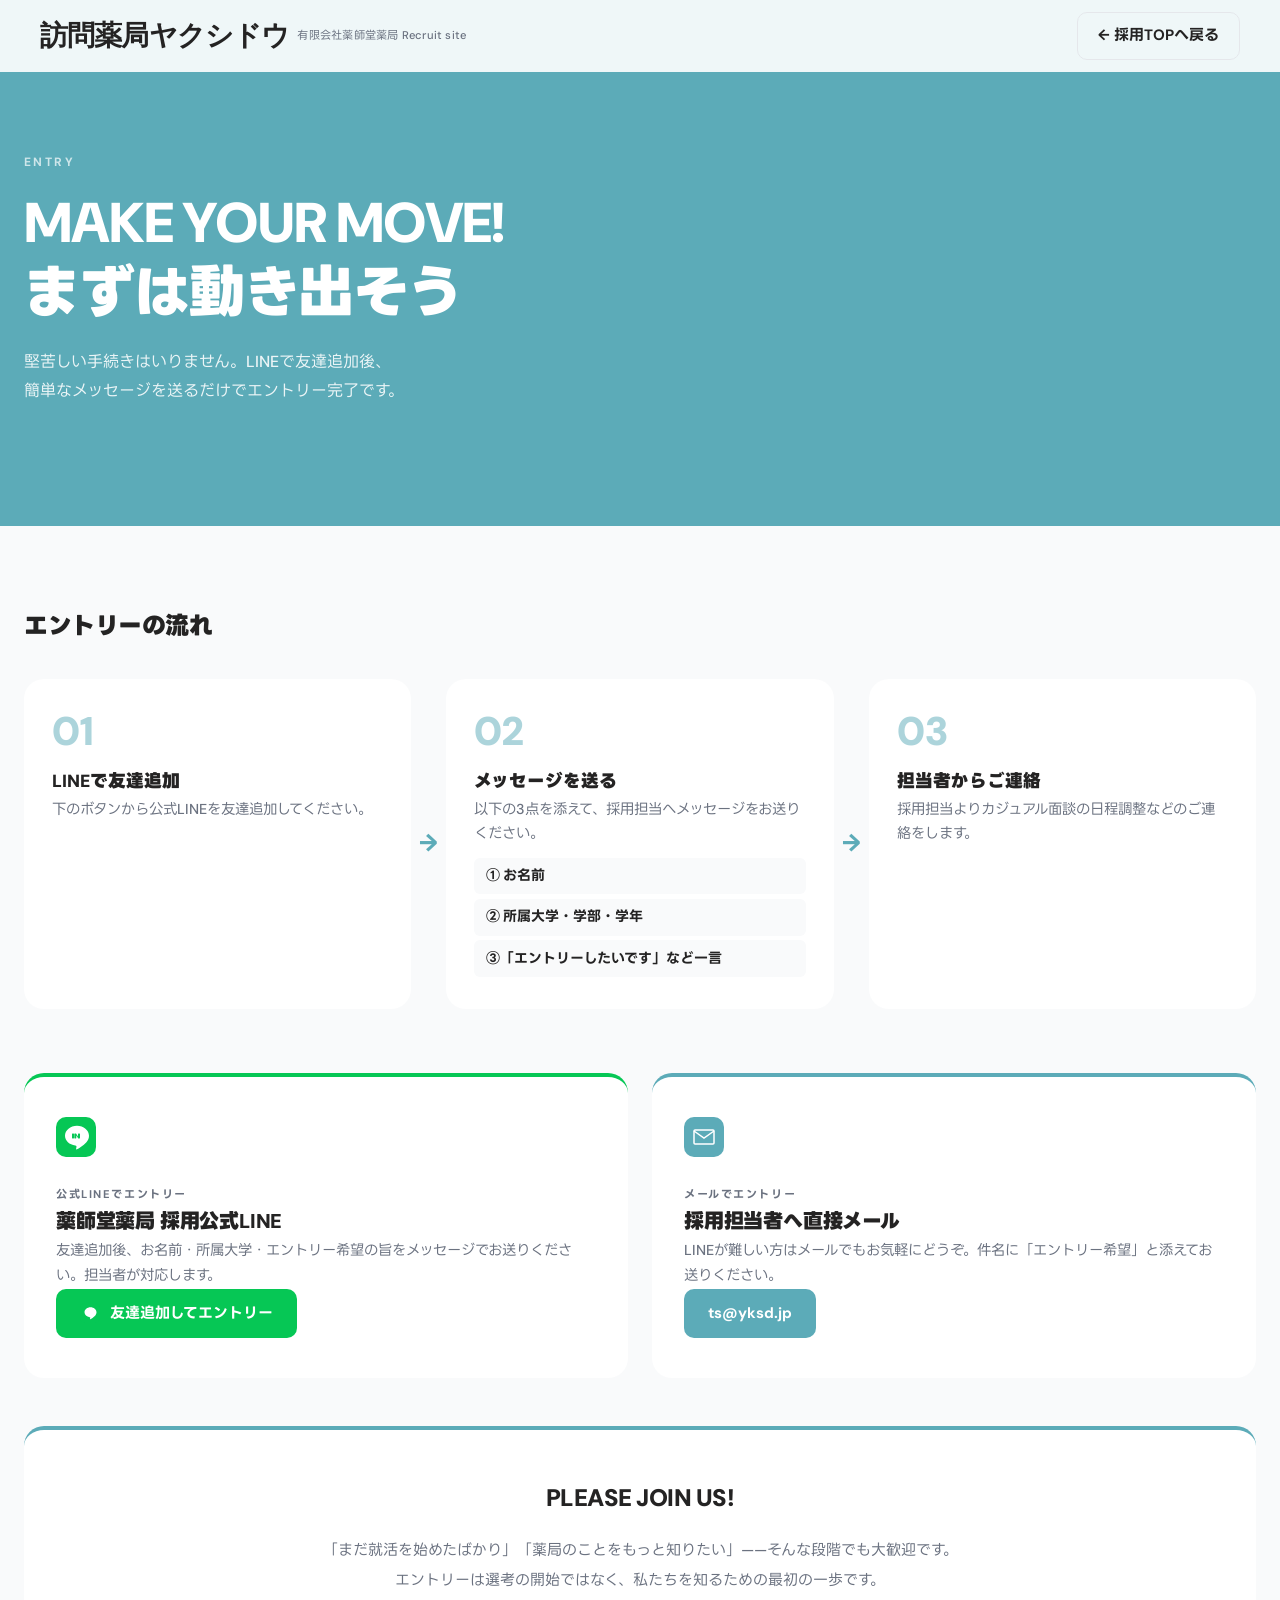
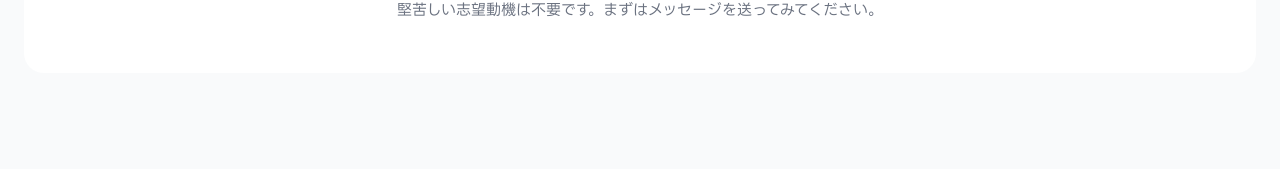
==== commit 1a5169e9: "Update entry.html" ====
--- a/entry.html
+++ b/entry.html
@@ -48,7 +48,7 @@
               <span class="entry-step-num">01</span>
               <div class="entry-step-body">
                 <h3 class="entry-step-title">LINEで友達追加</h3>
-                <p class="entry-step-text">下のボタン、またはQRコードから公式LINEを友達追加してください。</p>
+                <p class="entry-step-text">下のボタンから公式LINEを友達追加してください。</p>
               </div>
             </div>
             <div class="entry-step-arrow">→</div>
